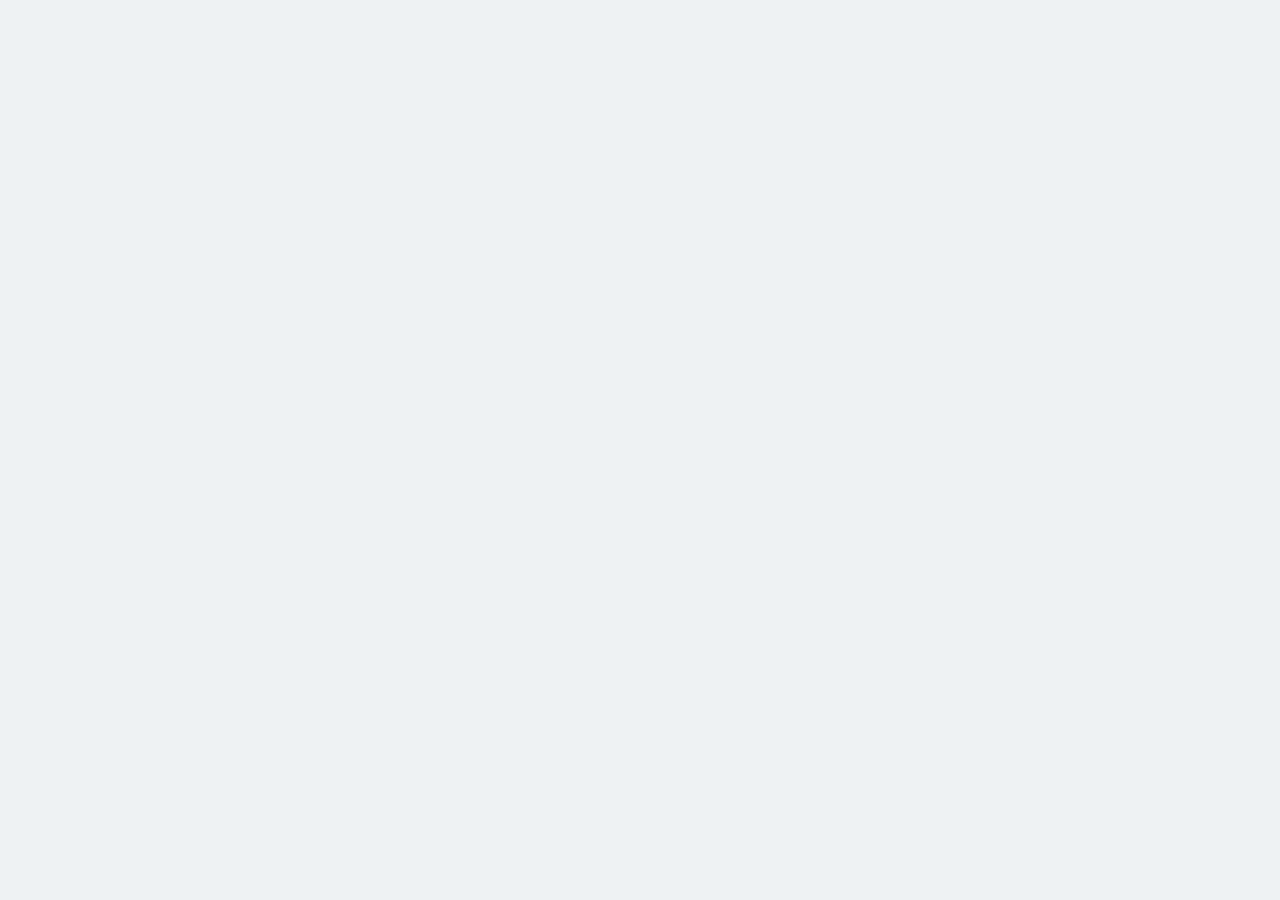
==== index.html @ 17ae76de "Add files via upload" ====
<!DOCTYPE html>
<html lang="en">
<head>
    <meta charset="UTF-8">
    <meta name="viewport" content="width=device-width, initial-scale=1.0">
    <title>Document</title>
<link rel="stylesheet" href="index.css">
<script src="abod.js"></script>
</head>
<body>
        <div id="main-content" style="display: none;">
        
        <div class="card">
            <h1 class="main-title">✨ أهلاً بك في عالم عبود الرقمي ✨</h1>
            
            <p class="welcome-text">
                مرحباً بك يا صديقي العزيز! يسعدني جداً أن خطوتك قادتك إلى موقعي المتواضع. 
                هنا، حيث تمتزج الأكواد بالشغف، أشاركك جزءاً من رحلتي في عالم البرمجة والتطوير. 
                أتمنى أن تجد في زوايا هذه الصفحة ما يبهجك ويلهمك. تصفحاً ممتعاً! 🌸
            </p>

            <img src="WhatsApp Image 2026-06-02 at 10.50.38 PM.jpeg" alt="صورة ترحيبية من عبود" class="my-image">
        </div>

    </div>



</body>
</html>
---- index.css ----
body {
    font-family: 'Segoe UI', Tahoma, Geneva, Verdana, sans-serif;
    background-color: #eef2f3;
    color: #333333;
    margin: 0;
    padding: 50px 20px;
}

.card {
    background-color: #ffffff;
    max-width: 600px;
    margin: 0 auto;
    padding: 40px 30px;
    border-radius: 20px;
    box-shadow: 0 10px 25px rgba(0, 0, 0, 0.08);
    border: 1px solid #e1e8ed;
}

.main-title {
    color: #2c3e50;
    font-size: 1.8rem;
    margin-bottom: 20px;
    font-weight: 700;
}

.welcome-text {
    font-size: 1.15rem;
    line-height: 1.8;
    color: #5a6c7d;
    margin-bottom: 25px;
}

.my-image {
    max-width: 100%;
    height: auto;
    border-radius: 12px;
    box-shadow: 0 4px 12px rgba(0, 0, 0, 0.12);
    transition: transform 0.3s ease;
}

.my-image:hover {
    transform: scale(1.02);
}
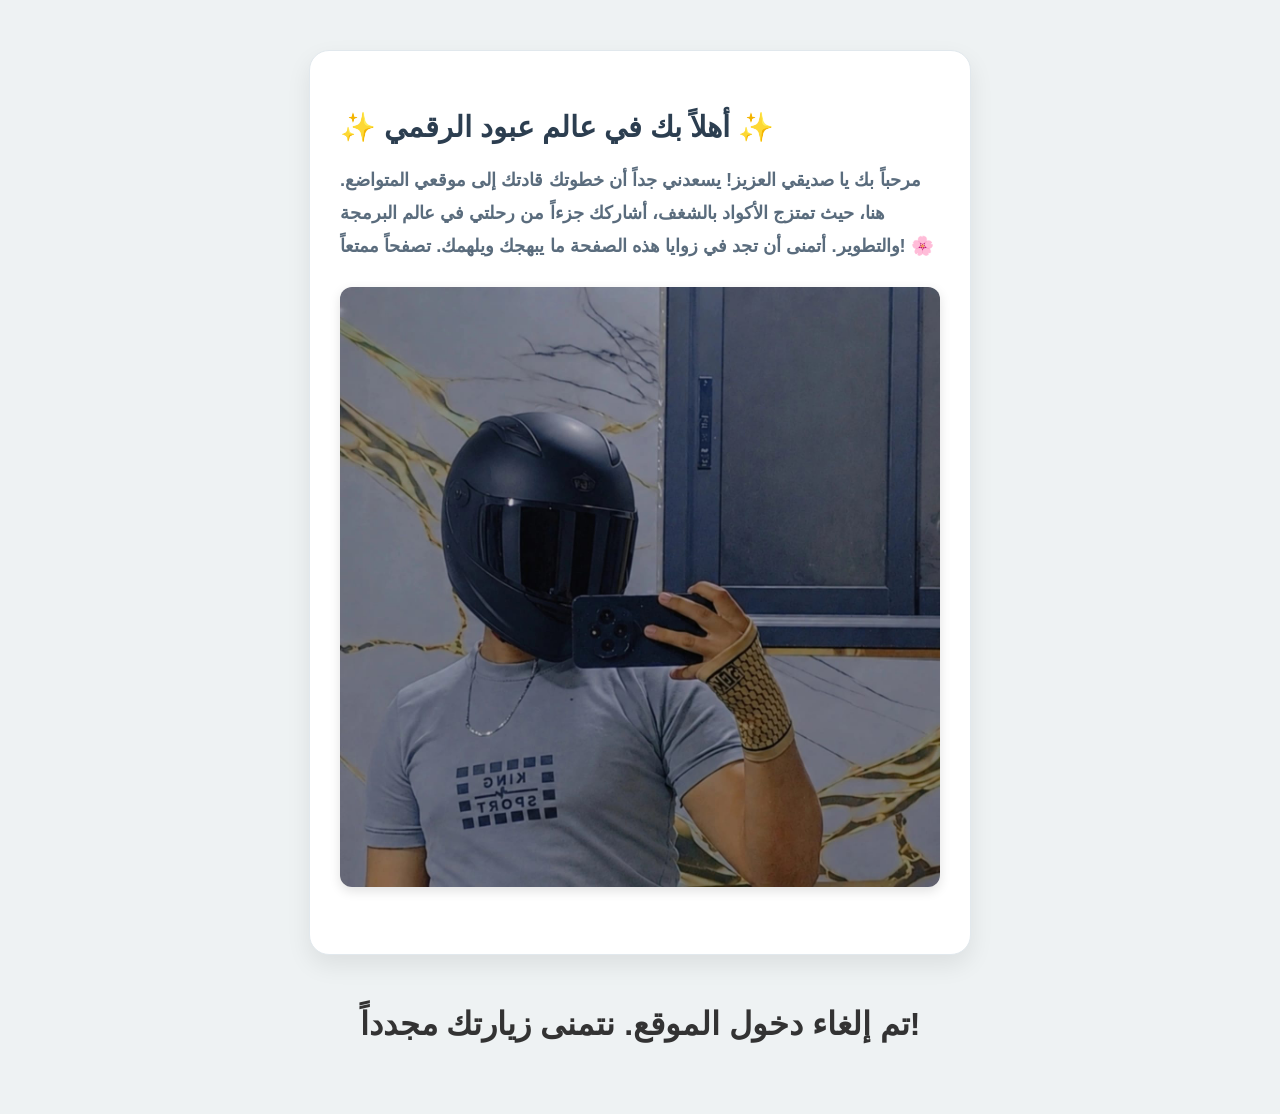
==== commit a72c8bfe: "Update index.html" ====
--- a/index.html
+++ b/index.html
@@ -5,13 +5,13 @@
     <meta name="viewport" content="width=device-width, initial-scale=1.0">
     <title>Document</title>
 <link rel="stylesheet" href="index.css">
-<script src="abod.js"></script>
+
 </head>
 <body>
-        <div id="main-content" style="display: none;">
+        <div id="main-content">
         
         <div class="card">
-            <h1 class="main-title">✨ أهلاً بك في عالم عبود الرقمي ✨</h1>
+            <h1 class="main-title">✨ أهلاً بك في عالم عبود الرقمي ✨
             
             <p class="welcome-text">
                 مرحباً بك يا صديقي العزيز! يسعدني جداً أن خطوتك قادتك إلى موقعي المتواضع. 
@@ -19,12 +19,12 @@
                 أتمنى أن تجد في زوايا هذه الصفحة ما يبهجك ويلهمك. تصفحاً ممتعاً! 🌸
             </p>
 
-            <img src="WhatsApp Image 2026-06-02 at 10.50.38 PM.jpeg" alt="صورة ترحيبية من عبود" class="my-image">
+            <img src="me.jpg.jpeg" alt="صورة ترحيبية من عبود" class="my-image">
         </div>
 
     </div>
 
 
-
+<script src="abod.js"></script>
 </body>
-</html>+</html>
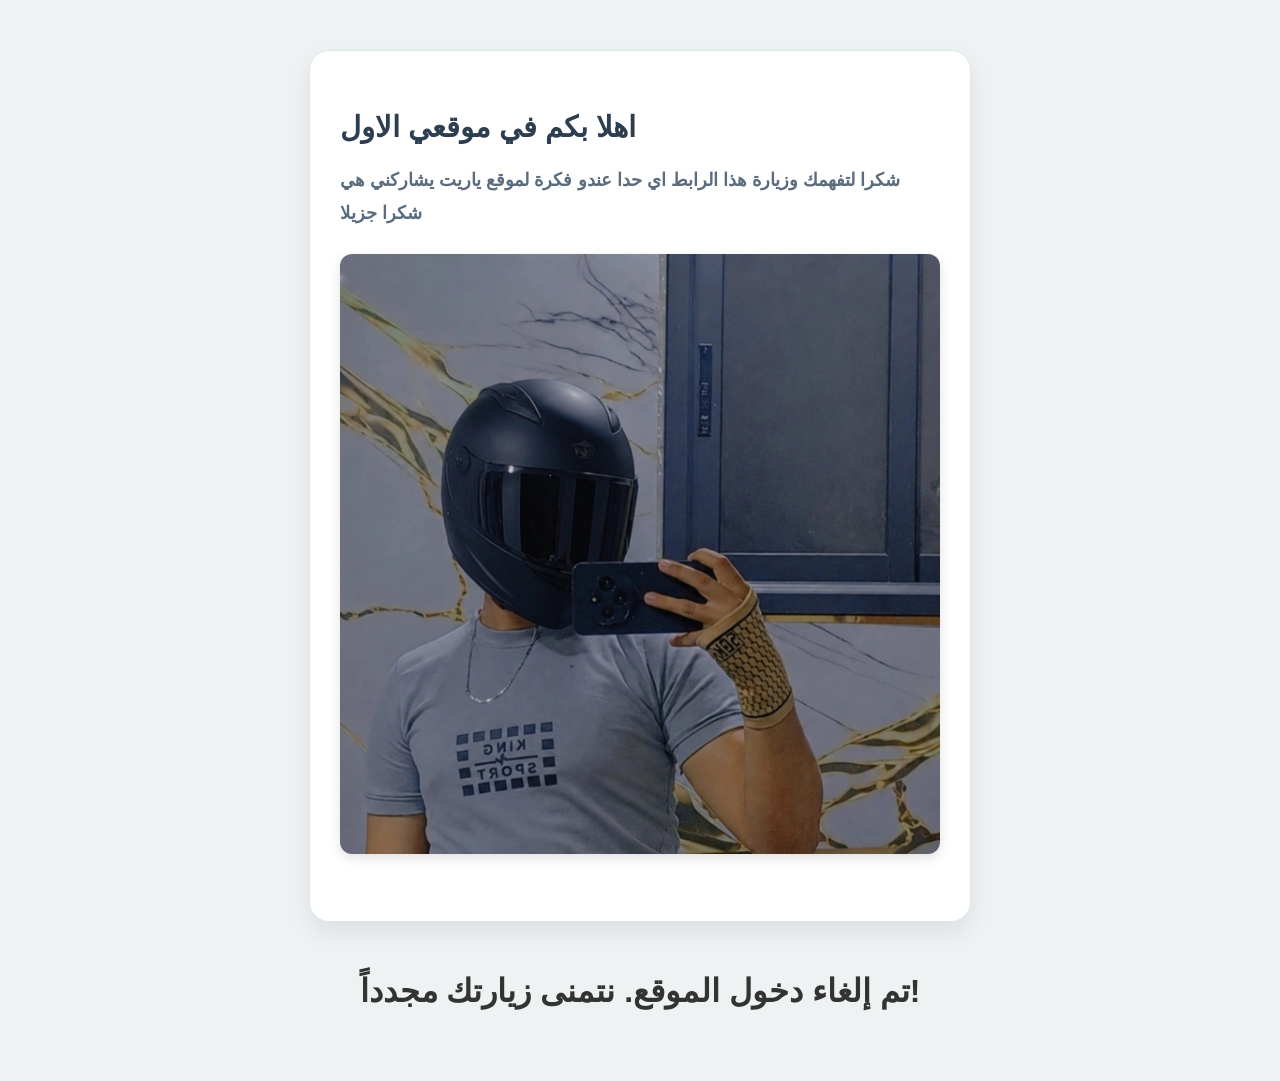
==== commit 959cf550: "Update index.html" ====
--- a/index.html
+++ b/index.html
@@ -11,12 +11,10 @@
         <div id="main-content">
         
         <div class="card">
-            <h1 class="main-title">✨ أهلاً بك في عالم عبود الرقمي ✨
+            <h1 class="main-title">  اهلا بكم في موقعي الاول 
             
             <p class="welcome-text">
-                مرحباً بك يا صديقي العزيز! يسعدني جداً أن خطوتك قادتك إلى موقعي المتواضع. 
-                هنا، حيث تمتزج الأكواد بالشغف، أشاركك جزءاً من رحلتي في عالم البرمجة والتطوير. 
-                أتمنى أن تجد في زوايا هذه الصفحة ما يبهجك ويلهمك. تصفحاً ممتعاً! 🌸
+                شكرا لتفهمك وزيارة هذا الرابط اي حدا عندو فكرة لموقع ياريت يشاركني هي شكرا جزيلا 
             </p>
 
             <img src="me.jpg.jpeg" alt="صورة ترحيبية من عبود" class="my-image">
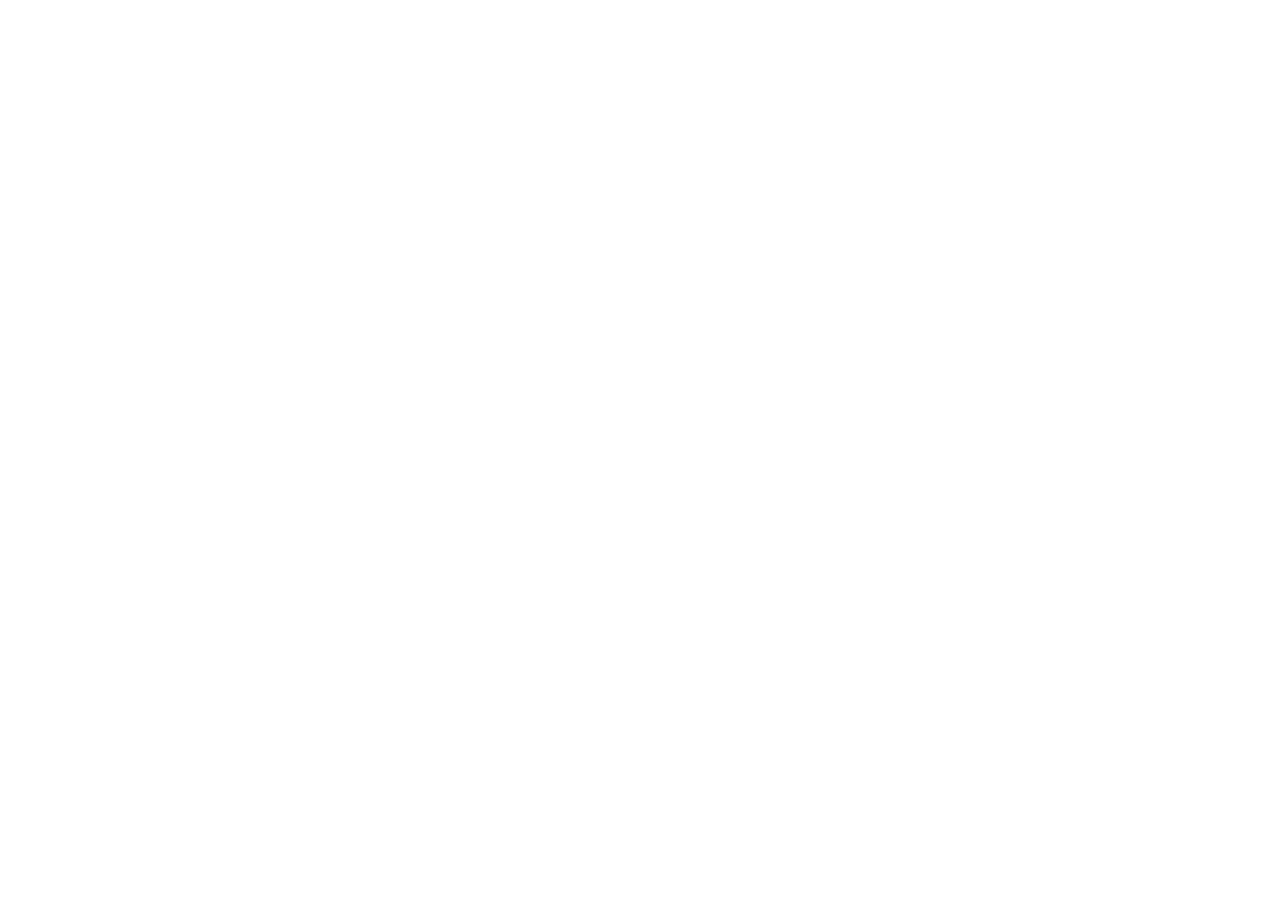
==== commit bb716cc4: "Update index.html" ====
--- a/index.html
+++ b/index.html
@@ -6,6 +6,7 @@
     <title>Document</title>
 <link rel="stylesheet" href="index.css">
 
+<script src="abod.js"></script>
 </head>
 <body>
         <div id="main-content">
@@ -23,6 +24,5 @@
     </div>
 
 
-<script src="abod.js"></script>
 </body>
 </html>
--- a/index.css
+++ b/index.css
@@ -1,4 +1,5 @@
 body {
+   display : none !important;
     font-family: 'Segoe UI', Tahoma, Geneva, Verdana, sans-serif;
     background-color: #eef2f3;
     color: #333333;
@@ -40,4 +41,4 @@
 
 .my-image:hover {
     transform: scale(1.02);
-}+}
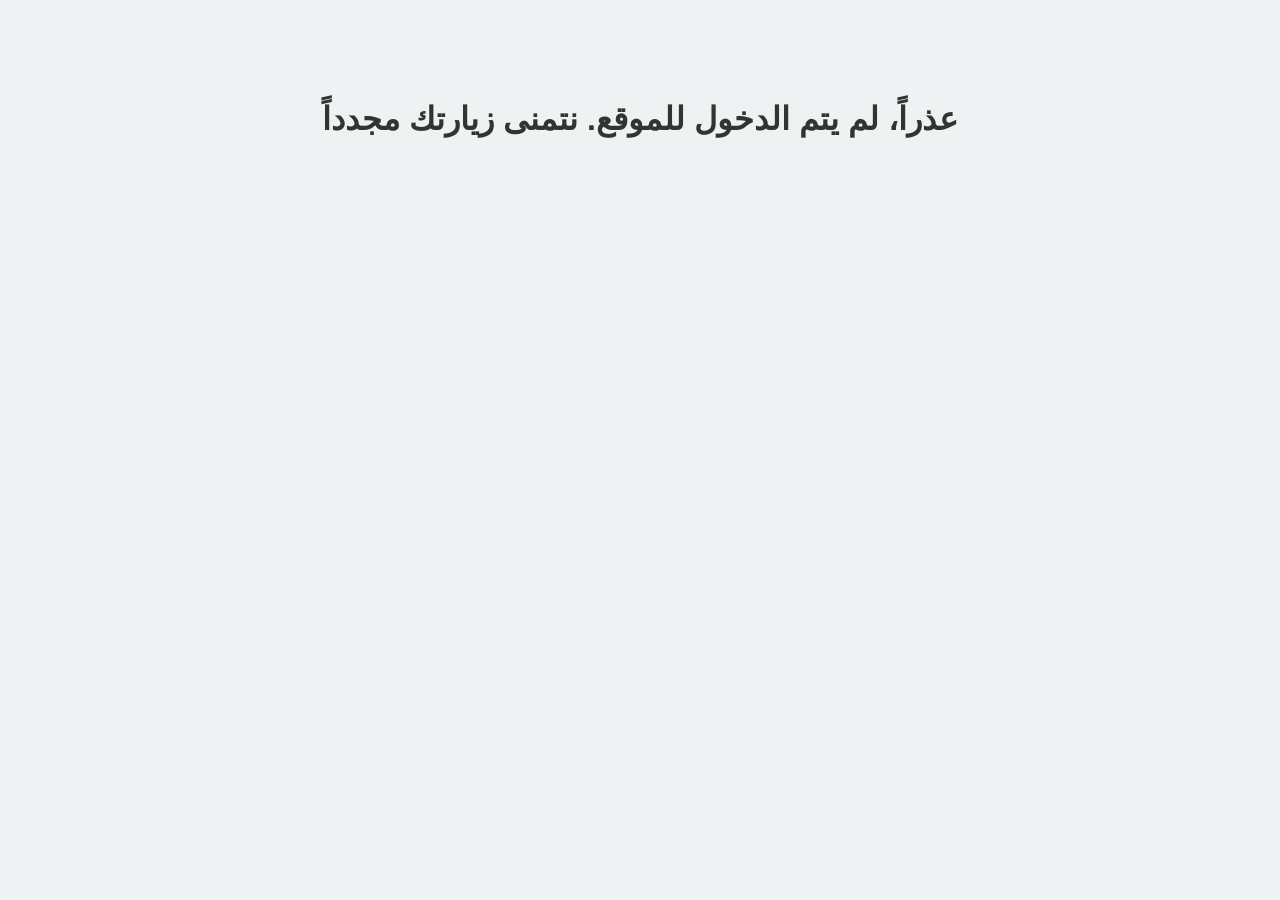
==== commit 51915d41: "Update index.html" ====
--- a/index.html
+++ b/index.html
@@ -3,13 +3,13 @@
 <head>
     <meta charset="UTF-8">
     <meta name="viewport" content="width=device-width, initial-scale=1.0">
-    <title>Document</title>
+    <title>abod</title>
 <link rel="stylesheet" href="index.css">
+    
 
-<script src="abod.js"></script>
 </head>
 <body>
-        <div id="main-content">
+        <div id="main-content" style = "display:none;">
         
         <div class="card">
             <h1 class="main-title">  اهلا بكم في موقعي الاول 
@@ -24,5 +24,6 @@
     </div>
 
 
+<script src="abod.js"></script>
 </body>
 </html>
--- a/index.css
+++ b/index.css
@@ -1,5 +1,5 @@
 body {
-   display : none !important;
+  
     font-family: 'Segoe UI', Tahoma, Geneva, Verdana, sans-serif;
     background-color: #eef2f3;
     color: #333333;
